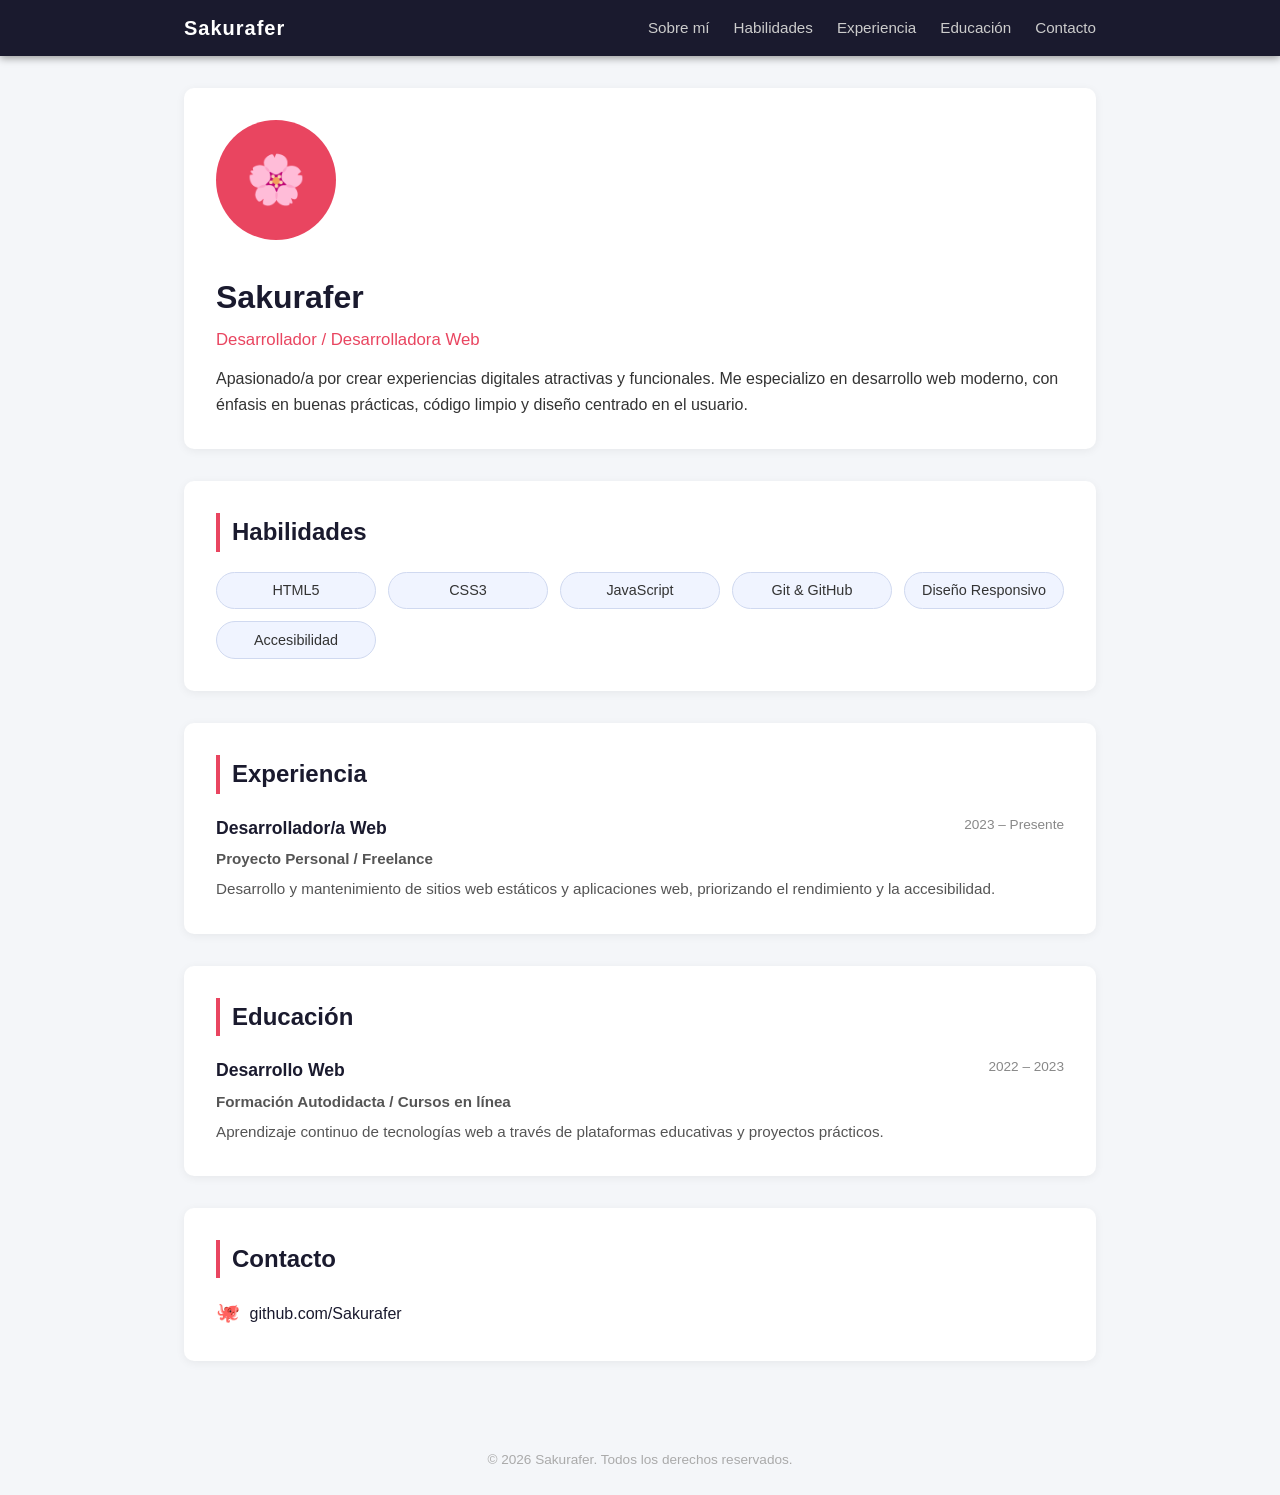
==== index.html @ a2b53dcb "Create experiencia.html with work experience list and update nav links Co-authored-by: Sakurafer <15" ====
<!DOCTYPE html>
<html lang="es">
<head>
  <meta charset="UTF-8" />
  <meta name="viewport" content="width=device-width, initial-scale=1.0" />
  <title>CV – Sakurafer</title>
  <style>
    /* ---------- Reset & base ---------- */
    *, *::before, *::after { box-sizing: border-box; margin: 0; padding: 0; }
    html { scroll-behavior: smooth; }
    body {
      font-family: 'Segoe UI', Tahoma, Geneva, Verdana, sans-serif;
      background: #f4f6f9;
      color: #333;
      line-height: 1.6;
    }

    /* ---------- Navigation ---------- */
    header {
      background: #1a1a2e;
      color: #fff;
      position: sticky;
      top: 0;
      z-index: 100;
      box-shadow: 0 2px 8px rgba(0,0,0,.4);
    }
    nav {
      max-width: 960px;
      margin: 0 auto;
      display: flex;
      justify-content: space-between;
      align-items: center;
      padding: 0.75rem 1.5rem;
    }
    nav .brand { font-size: 1.25rem; font-weight: 700; letter-spacing: 1px; }
    nav ul { list-style: none; display: flex; gap: 1.5rem; }
    nav a {
      color: #ccc;
      text-decoration: none;
      font-size: 0.95rem;
      transition: color .2s;
    }
    nav a:hover { color: #e94560; }

    /* ---------- Sections ---------- */
    main { max-width: 960px; margin: 0 auto; padding: 2rem 1.5rem; }

    section {
      background: #fff;
      border-radius: 10px;
      padding: 2rem;
      margin-bottom: 2rem;
      box-shadow: 0 2px 10px rgba(0,0,0,.06);
    }

    section h2 {
      font-size: 1.5rem;
      margin-bottom: 1.25rem;
      color: #1a1a2e;
      border-left: 4px solid #e94560;
      padding-left: .75rem;
    }

    /* ---------- Hero / About ---------- */
    #about {
      display: flex;
      align-items: center;
      gap: 2rem;
      flex-wrap: wrap;
    }
    .avatar {
      width: 120px;
      height: 120px;
      border-radius: 50%;
      background: #e94560;
      display: flex;
      align-items: center;
      justify-content: center;
      font-size: 3rem;
      color: #fff;
      flex-shrink: 0;
    }
    .about-text h1 { font-size: 2rem; color: #1a1a2e; }
    .about-text .tagline { color: #e94560; font-size: 1.05rem; margin: .25rem 0 .75rem; }

    /* ---------- Skills ---------- */
    .skills-grid {
      display: grid;
      grid-template-columns: repeat(auto-fill, minmax(140px, 1fr));
      gap: .75rem;
    }
    .skill-tag {
      background: #f0f4ff;
      border: 1px solid #d0d9f0;
      border-radius: 20px;
      padding: .4rem 1rem;
      text-align: center;
      font-size: .9rem;
      transition: background .2s;
    }
    .skill-tag:hover { background: #e94560; color: #fff; border-color: #e94560; }

    /* ---------- Experience / Education ---------- */
    .entry { margin-bottom: 1.5rem; }
    .entry:last-child { margin-bottom: 0; }
    .entry-header {
      display: flex;
      justify-content: space-between;
      flex-wrap: wrap;
      gap: .25rem;
      margin-bottom: .35rem;
    }
    .entry-header h3 { font-size: 1.1rem; color: #1a1a2e; }
    .entry-header .date {
      font-size: .85rem;
      color: #888;
      white-space: nowrap;
    }
    .entry-company { font-weight: 600; color: #e94560; margin-bottom: .35rem; }
    .entry p { font-size: .95rem; color: #555; }

    /* ---------- Contact ---------- */
    .contact-list { list-style: none; display: flex; flex-direction: column; gap: .75rem; }
    .contact-list li { display: flex; align-items: center; gap: .6rem; }
    .contact-list a { color: #1a1a2e; text-decoration: none; }
    .contact-list a:hover { color: #e94560; }
    .contact-icon { font-size: 1.2rem; }

    /* ---------- Footer ---------- */
    footer {
      text-align: center;
      padding: 1.5rem;
      color: #aaa;
      font-size: .85rem;
    }
  </style>
</head>
<body>

  <!-- Navigation -->
  <header>
    <nav>
      <span class="brand">Sakurafer</span>
      <ul>
        <li><a href="#about">Sobre mí</a></li>
        <li><a href="#skills">Habilidades</a></li>
        <li><a href="experiencia.html">Experiencia</a></li>
        <li><a href="#education">Educación</a></li>
        <li><a href="#contact">Contacto</a></li>
      </ul>
    </nav>
  </header>

  <main>

    <!-- About -->
    <section id="about">
      <div class="avatar">🌸</div>
      <div class="about-text">
        <h1>Sakurafer</h1>
        <p class="tagline">Desarrollador / Desarrolladora Web</p>
        <p>
          Apasionado/a por crear experiencias digitales atractivas y funcionales.
          Me especializo en desarrollo web moderno, con énfasis en buenas prácticas,
          código limpio y diseño centrado en el usuario.
        </p>
      </div>
    </section>

    <!-- Skills -->
    <section id="skills">
      <h2>Habilidades</h2>
      <div class="skills-grid">
        <span class="skill-tag">HTML5</span>
        <span class="skill-tag">CSS3</span>
        <span class="skill-tag">JavaScript</span>
        <span class="skill-tag">Git &amp; GitHub</span>
        <span class="skill-tag">Diseño Responsivo</span>
        <span class="skill-tag">Accesibilidad</span>
      </div>
    </section>

    <!-- Experience -->
    <section id="experience">
      <h2>Experiencia</h2>

      <div class="entry">
        <div class="entry-header">
          <h3>Desarrollador/a Web</h3>
          <span class="date">2023 – Presente</span>
        </div>
        <p class="entry-company">Proyecto Personal / Freelance</p>
        <p>
          Desarrollo y mantenimiento de sitios web estáticos y aplicaciones web,
          priorizando el rendimiento y la accesibilidad.
        </p>
      </div>

    </section>

    <!-- Education -->
    <section id="education">
      <h2>Educación</h2>

      <div class="entry">
        <div class="entry-header">
          <h3>Desarrollo Web</h3>
          <span class="date">2022 – 2023</span>
        </div>
        <p class="entry-company">Formación Autodidacta / Cursos en línea</p>
        <p>
          Aprendizaje continuo de tecnologías web a través de plataformas educativas
          y proyectos prácticos.
        </p>
      </div>

    </section>

    <!-- Contact -->
    <section id="contact">
      <h2>Contacto</h2>
      <ul class="contact-list">
        <li>
          <span class="contact-icon">🐙</span>
          <a href="https://github.com/Sakurafer" target="_blank" rel="noopener noreferrer">
            github.com/Sakurafer
          </a>
        </li>
      </ul>
    </section>

  </main>

  <footer>
    <p>&copy; <span id="year">2026</span> Sakurafer. Todos los derechos reservados.</p>
  </footer>

  <script>
    document.getElementById('year').textContent = new Date().getFullYear();
  </script>

</body>
</html>
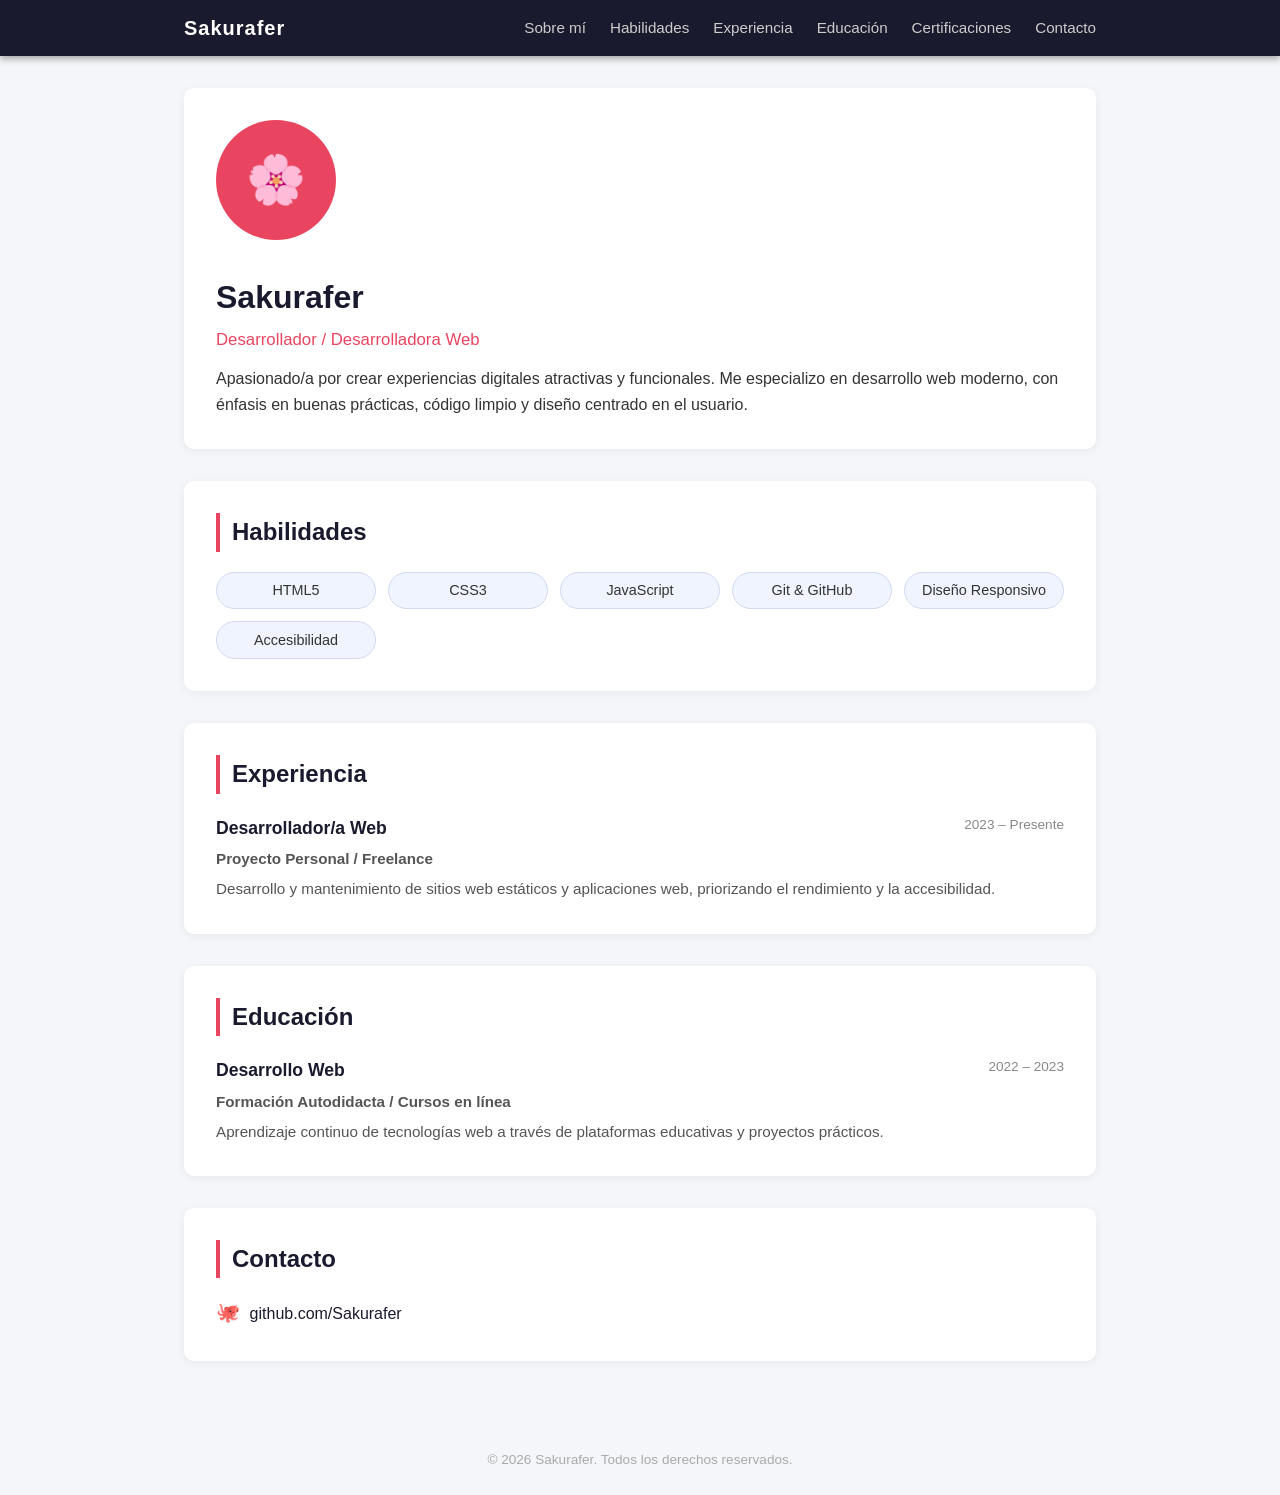
==== commit c45aeb7d: "feat: add certificaciones.html and update navigation in all pages Co-authored-by: Sakurafer <1594090" ====
--- a/index.html
+++ b/index.html
@@ -143,9 +143,10 @@
       <span class="brand">Sakurafer</span>
       <ul>
         <li><a href="#about">Sobre mí</a></li>
-        <li><a href="#skills">Habilidades</a></li>
+        <li><a href="skills.html">Habilidades</a></li>
         <li><a href="experiencia.html">Experiencia</a></li>
-        <li><a href="#education">Educación</a></li>
+        <li><a href="educacion.html">Educación</a></li>
+        <li><a href="certificaciones.html">Certificaciones</a></li>
         <li><a href="#contact">Contacto</a></li>
       </ul>
     </nav>
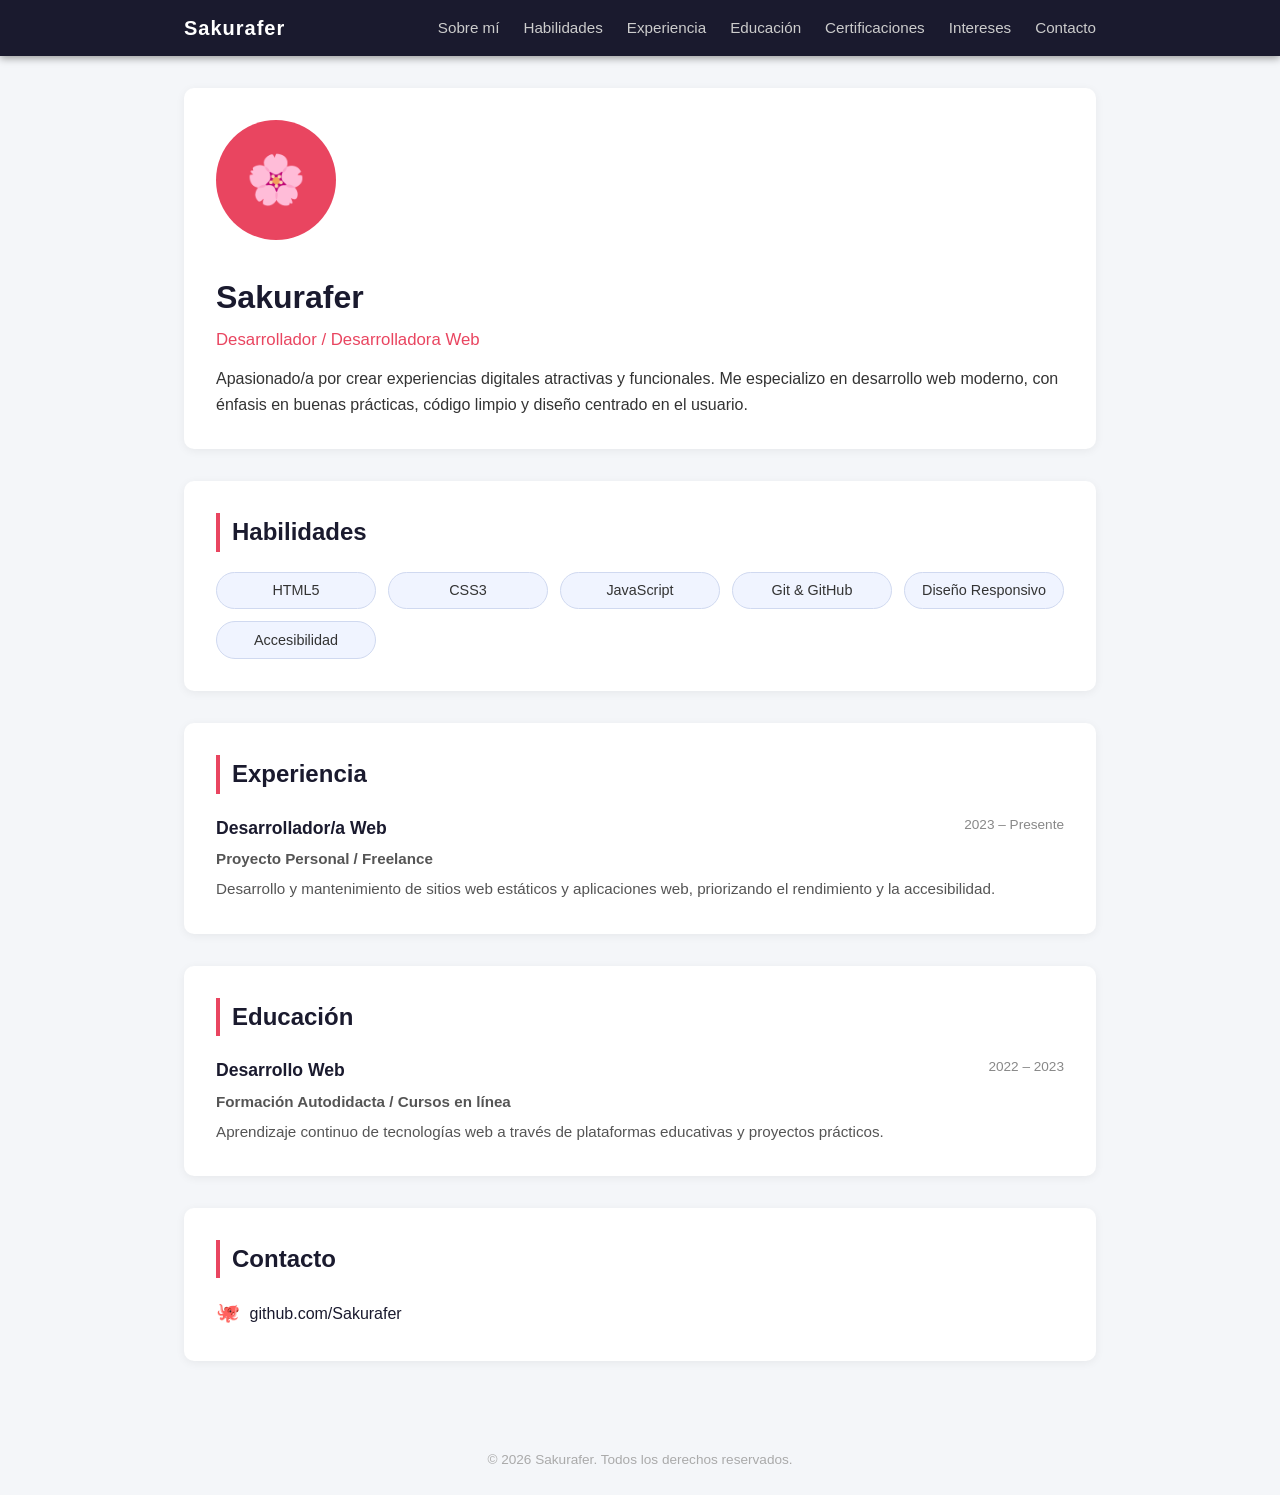
==== commit 8863251e: "Create intereses.html and update navigation across all pages Co-authored-by: Sakurafer <159409045+Sa" ====
--- a/index.html
+++ b/index.html
@@ -147,6 +147,7 @@
         <li><a href="experiencia.html">Experiencia</a></li>
         <li><a href="educacion.html">Educación</a></li>
         <li><a href="certificaciones.html">Certificaciones</a></li>
+        <li><a href="intereses.html">Intereses</a></li>
         <li><a href="#contact">Contacto</a></li>
       </ul>
     </nav>
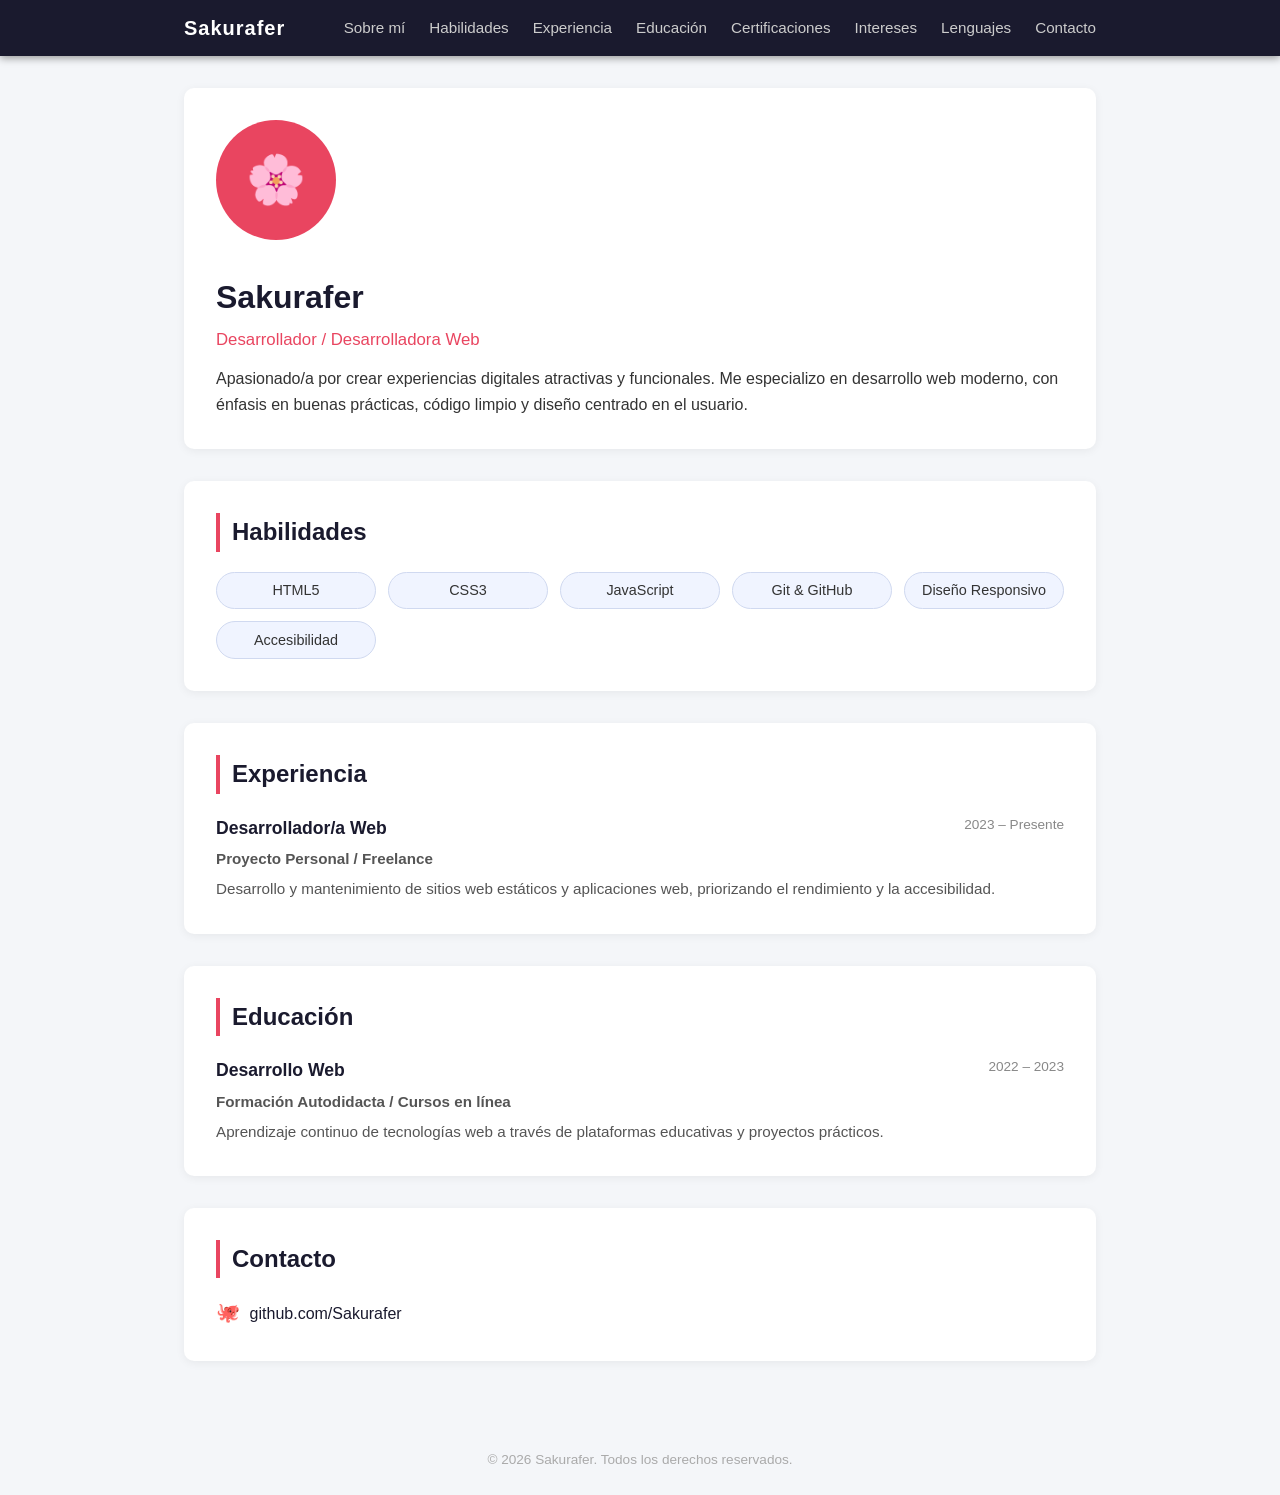
==== commit 76742b94: "Create lenguajes.html and update navigation across all pages Co-authored-by: Sakurafer <159409045+Sa" ====
--- a/index.html
+++ b/index.html
@@ -148,6 +148,7 @@
         <li><a href="educacion.html">Educación</a></li>
         <li><a href="certificaciones.html">Certificaciones</a></li>
         <li><a href="intereses.html">Intereses</a></li>
+        <li><a href="lenguajes.html">Lenguajes</a></li>
         <li><a href="#contact">Contacto</a></li>
       </ul>
     </nav>
